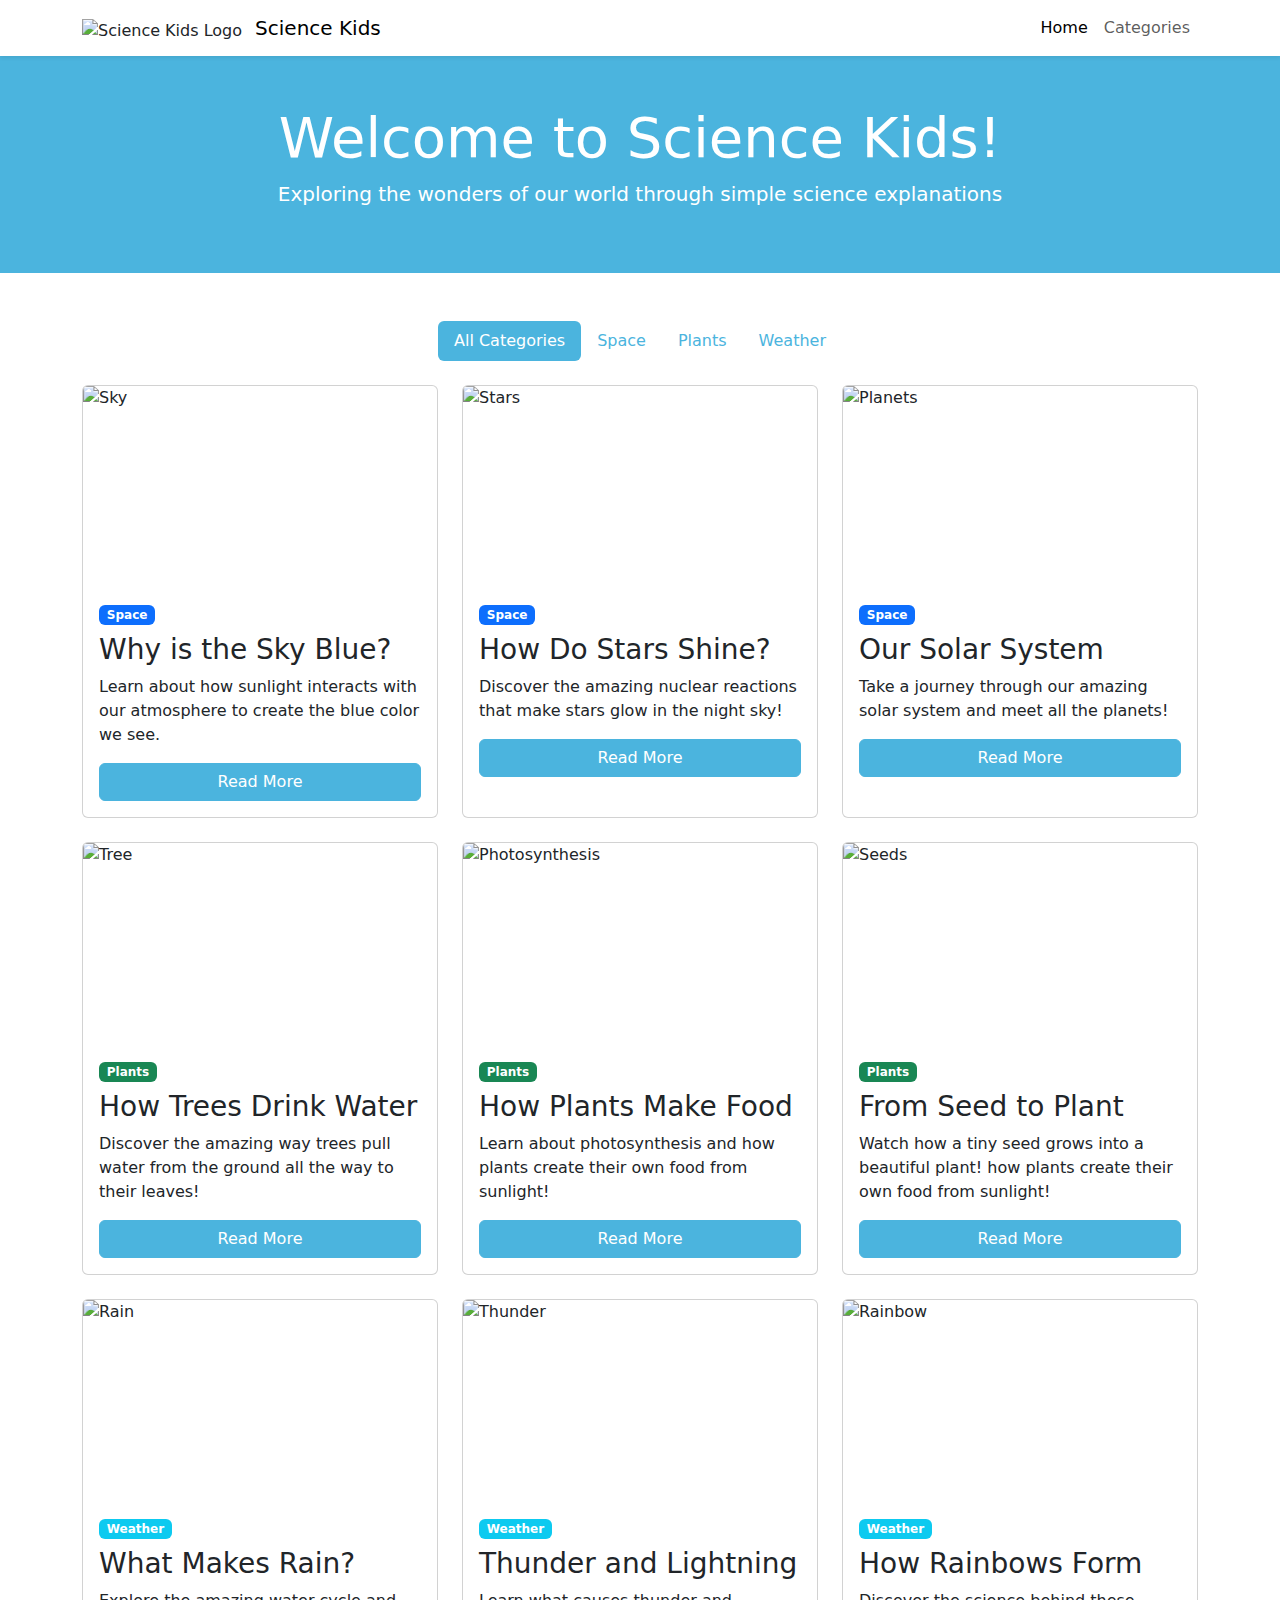
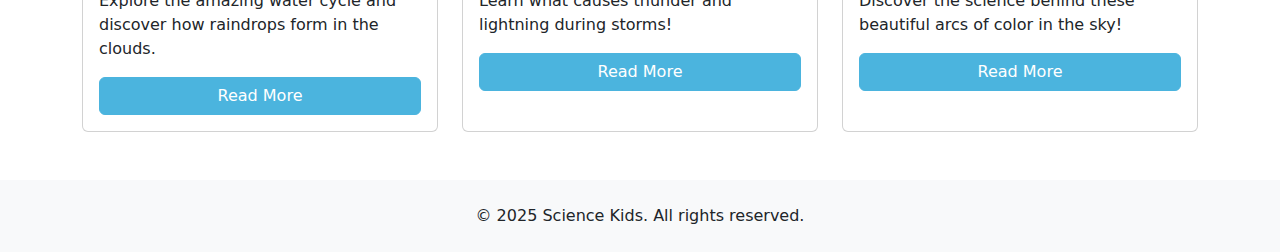
==== index.html @ 18df6a18 "first commit" ====
<!DOCTYPE html>
<html lang="en">
<head>
    <meta charset="UTF-8">
    <meta name="viewport" content="width=device-width, initial-scale=1.0">
    <title>Science Kids - Explore the World of Science</title>
    <!-- Bootstrap CSS -->
    <link href="https://cdn.jsdelivr.net/npm/bootstrap@5.3.0/dist/css/bootstrap.min.css" rel="stylesheet">
    <link rel="stylesheet" href="style.css">
    <link rel="shortcut icon" href="https://cdn-icons-png.flaticon.com/512/2941/2941515.png" type="image/x-icon">
</head>
<body>
    <header>
        <nav class="navbar navbar-expand-lg navbar-light bg-white shadow-sm">
            <div class="container">
                <div class="logo">
                    <img src="https://cdn-icons-png.flaticon.com/512/2941/2941515.png" alt="Science Kids Logo" class="me-2">
                    <span class="navbar-brand">Science Kids</span>
                </div>
                <div class="navbar-nav">
                    <a href="#" class="nav-link active">Home</a>
                    <a href="#" class="nav-link">Categories</a>
                </div>
            </div>
        </nav>
    </header>

    <main>
        <section class="hero text-center py-5 bg-primary text-white">
            <div class="container">
                <h1 class="display-4">Welcome to Science Kids!</h1>
                <p class="lead">Exploring the wonders of our world through simple science explanations</p>
            </div>
        </section>

        <section class="categories container my-5">
            <div class="row mb-4">
                <div class="col-12">
                    <ul class="nav nav-pills justify-content-center" id="categoryTabs">
                        <li class="nav-item">
                            <a class="nav-link active" data-bs-toggle="pill" href="#all">All Categories</a>
                        </li>
                        <li class="nav-item">
                            <a class="nav-link" data-bs-toggle="pill" href="#space">Space</a>
                        </li>
                        <li class="nav-item">
                            <a class="nav-link" data-bs-toggle="pill" href="#plants">Plants</a>
                        </li>
                        <li class="nav-item">
                            <a class="nav-link" data-bs-toggle="pill" href="#weather">Weather</a>
                        </li>
                    </ul>
                </div>
            </div>

            <div class="tab-content">
                <!-- All Categories Tab -->
                <div class="tab-pane fade show active" id="all">
                    <div class="row g-4">
                        <!-- Space Category -->
                        <div class="col-md-4">
                            <div class="card h-100">
                                <img src="https://images.unsplash.com/photo-1534796636912-3b95b3ab5986" class="card-img-top" alt="Sky">                                <div class="card-body">
                                    <span class="badge bg-primary mb-2">Space</span>
                                    <h3 class="card-title">Why is the Sky Blue?</h3>
                                    <p class="card-text">Learn about how sunlight interacts with our atmosphere to create the blue color we see.</p>
                                    <a href="blog-pages/sky.html" class="btn btn-primary w-100">Read More</a>
                                </div>
                            </div>
                        </div>

                        <div class="col-md-4">
                            <div class="card h-100">
                                <img src="https://images.unsplash.com/photo-1519681393784-d120267933ba" class="card-img-top" alt="Stars">                                <div class="card-body">
                                    <span class="badge bg-primary mb-2">Space</span>
                                    <h3 class="card-title">How Do Stars Shine?</h3>
                                    <p class="card-text">Discover the amazing nuclear reactions that make stars glow in the night sky!</p>
                                    <a href="blog-pages/stars.html" class="btn btn-primary w-100">Read More</a>
                                </div>
                            </div>
                        </div>

                        <div class="col-md-4">
                            <div class="card h-100">
                                <img src="https://images.unsplash.com/photo-1614732414444-096e5f1122d5" class="card-img-top" alt="Planets">                                <div class="card-body">
                                    <span class="badge bg-primary mb-2">Space</span>
                                    <h3 class="card-title">Our Solar System</h3>
                                    <p class="card-text">Take a journey through our amazing solar system and meet all the planets!</p>
                                    <a href="blog-pages/solar-system.html" class="btn btn-primary w-100">Read More</a>
                                </div>
                            </div>
                        </div>

                        <!-- Plants Category -->
                        <div class="col-md-4">
                            <div class="card h-100">
                                <img src="https://images.unsplash.com/photo-1542273917363-3b1817f69a2d" class="card-img-top" alt="Tree">                                <div class="card-body">
                                    <span class="badge bg-success mb-2">Plants</span>
                                    <h3 class="card-title">How Trees Drink Water</h3>
                                    <p class="card-text">Discover the amazing way trees pull water from the ground all the way to their leaves!</p>
                                    <a href="blog-pages/trees.html" class="btn btn-primary w-100">Read More</a>
                                </div>
                            </div>
                        </div>

                        <div class="col-md-4">
                            <div class="card h-100">
                                <img src="https://encrypted-tbn0.gstatic.com/images?q=tbn:ANd9GcRkzcoDNAoqqdflyFEBBo-GrI8a4z23t4IIAQ&s" class="card-img-top" alt="Photosynthesis">                                <div class="card-body">
                                    <span class="badge bg-success mb-2">Plants</span>
                                    <h3 class="card-title">How Plants Make Food</h3>
                                    <p class="card-text">Learn about photosynthesis and how plants create their own food from sunlight!</p>
                                    <a href="blog-pages/photosynthesis.html" class="btn btn-primary w-100">Read More</a>
                                </div>
                            </div>
                        </div>

                        <div class="col-md-4">
                            <div class="card h-100">
                                <img src="https://images.unsplash.com/photo-1523348837708-15d4a09cfac2" class="card-img-top" alt="Seeds">                                <div class="card-body">
                                    <span class="badge bg-success mb-2">Plants</span>
                                    <h3 class="card-title">From Seed to Plant</h3>
                                    <p class="card-text">Watch how a tiny seed grows into a beautiful plant! how plants create their own food from sunlight!</p>
                                    <a href="blog-pages/seeds.html" class="btn btn-primary w-100">Read More</a>
                                </div>
                            </div>
                        </div>

                        <!-- Weather Category -->
                        <div class="col-md-4">
                            <div class="card h-100">
                                <img src="https://images.unsplash.com/photo-1534274988757-a28bf1a57c17" class="card-img-top" alt="Rain">                                <div class="card-body">
                                    <span class="badge bg-info mb-2">Weather</span>
                                    <h3 class="card-title">What Makes Rain?</h3>
                                    <p class="card-text">Explore the amazing water cycle and discover how raindrops form in the clouds.</p>
                                    <a href="blog-pages/rain.html" class="btn btn-primary w-100">Read More</a>
                                </div>
                            </div>
                        </div>

                        <div class="col-md-4">
                            <div class="card h-100">
                                <img src="https://images.unsplash.com/photo-1605727216801-e27ce1d0cc28" class="card-img-top" alt="Thunder">                                <div class="card-body">
                                    <span class="badge bg-info mb-2">Weather</span>
                                    <h3 class="card-title">Thunder and Lightning</h3>
                                    <p class="card-text">Learn what causes thunder and lightning during storms!</p>
                                    <a href="blog-pages/thunder.html" class="btn btn-primary w-100">Read More</a>
                                </div>
                            </div>
                        </div>

                        <div class="col-md-4">
                            <div class="card h-100">
                                <img src="https://images.unsplash.com/photo-1573155993874-d5d48af862ba" class="card-img-top" alt="Rainbow">                                <div class="card-body">
                                    <span class="badge bg-info mb-2">Weather</span>
                                    <h3 class="card-title">How Rainbows Form</h3>
                                    <p class="card-text">Discover the science behind these beautiful arcs of color in the sky!</p>
                                    <a href="blog-pages/rainbow.html" class="btn btn-primary w-100">Read More</a>
                                </div>
                            </div>
                        </div>
                    </div>
                </div>

                <!-- Space Tab -->
                <div class="tab-pane fade" id="space">
                    <div class="row g-4">
                        <div class="col-md-4">
                            <div class="card h-100">
                                <img src="https://images.unsplash.com/photo-1534796636912-3b95b3ab5986" class="card-img-top" alt="Sky">
                                <div class="card-body">
                                    <span class="badge bg-primary mb-2">Space</span>
                                    <h3 class="card-title">Why is the Sky Blue?</h3>
                                    <p class="card-text">Learn about how sunlight interacts with our atmosphere to create the blue color we see.</p>
                                    <a href="blog-pages/sky.html" class="btn btn-primary w-100">Read More</a>
                                </div>
                            </div>
                        </div>

                        <div class="col-md-4">
                            <div class="card h-100">
                                <img src="https://images.unsplash.com/photo-1519681393784-d120267933ba" class="card-img-top" alt="Stars">
                                <div class="card-body">
                                    <span class="badge bg-primary mb-2">Space</span>
                                    <h3 class="card-title">How Do Stars Shine?</h3>
                                    <p class="card-text">Discover the amazing nuclear reactions that make stars glow in the night sky!</p>
                                    <a href="blog-pages/stars.html" class="btn btn-primary w-100">Read More</a>
                                </div>
                            </div>
                        </div>

                        <div class="col-md-4">
                            <div class="card h-100">
                                <img src="https://images.unsplash.com/photo-1614732414444-096e5f1122d5" class="card-img-top" alt="Planets">
                                <div class="card-body">
                                    <span class="badge bg-primary mb-2">Space</span>
                                    <h3 class="card-title">Our Solar System</h3>
                                    <p class="card-text">Take a journey through our amazing solar system and meet all the planets!</p>
                                    <a href="blog-pages/solar-system.html" class="btn btn-primary w-100">Read More</a>
                                </div>
                            </div>
                        </div>
                    </div>
                </div>

                <!-- Plants Tab -->
                <div class="tab-pane fade" id="plants">
                    <div class="row g-4">
                        <div class="col-md-4">
                            <div class="card h-100">
                                <img src="https://images.unsplash.com/photo-1542273917363-3b1817f69a2d" class="card-img-top" alt="Tree">                                <div class="card-body">
                                    <span class="badge bg-success mb-2">Plants</span>
                                    <h3 class="card-title">How Trees Drink Water</h3>
                                    <p class="card-text">Discover the amazing way trees pull water from the ground all the way to their leaves!</p>
                                    <a href="blog-pages/trees.html" class="btn btn-primary w-100">Read More</a>
                                </div>
                            </div>
                        </div>

                        <div class="col-md-4">
                            <div class="card h-100">
<!-- Replace the non-working image URL with this one -->
                                <img src="https://encrypted-tbn0.gstatic.com/images?q=tbn:ANd9GcRkzcoDNAoqqdflyFEBBo-GrI8a4z23t4IIAQ&s" class="card-img-top" alt="Photosynthesis">                                <div class="card-body">
                                    <span class="badge bg-success mb-2">Plants</span>
                                    <h3 class="card-title">How Plants Make Food</h3>
                                    <p class="card-text">Learn about photosynthesis and how plants create their own food from sunlight!</p>
                                    <a href="blog-pages/photosynthesis.html" class="btn btn-primary w-100">Read More</a>
                                </div>
                            </div>
                        </div>

                        <div class="col-md-4">
                            <div class="card h-100">
                                <img src="https://images.unsplash.com/photo-1523348837708-15d4a09cfac2" class="card-img-top" alt="Seeds">
                                <div class="card-body">
                                    <span class="badge bg-success mb-2">Plants</span>
                                    <h3 class="card-title">From Seed to Plant</h3>
                                    <p class="card-text">Watch how a tiny seed grows into a beautiful plant! how plants create their own food from sunlight!</p>
                                    <a href="blog-pages/seeds.html" class="btn btn-primary w-100">Read More</a>
                                </div>
                            </div>
                        </div>
                    </div>
                </div>

                <!-- Weather Tab -->
                <div class="tab-pane fade" id="weather">
                    <div class="row g-4">
                        <div class="col-md-4">
                            <div class="card h-100">
                                <img src="https://images.unsplash.com/photo-1534274988757-a28bf1a57c17" class="card-img-top" alt="Rain">                                <div class="card-body">
                                    <span class="badge bg-info mb-2">Weather</span>
                                    <h3 class="card-title">What Makes Rain?</h3>
                                    <p class="card-text">Explore the amazing water cycle and discover how raindrops form in the clouds.</p>
                                    <a href="blog-pages/rain.html" class="btn btn-primary w-100">Read More</a>
                                </div>
                            </div>
                        </div>

                        <div class="col-md-4">
                            <div class="card h-100">
                                <img src="https://images.unsplash.com/photo-1605727216801-e27ce1d0cc28" class="card-img-top" alt="Thunder">                                <div class="card-body">
                                    <span class="badge bg-info mb-2">Weather</span>
                                    <h3 class="card-title">Thunder and Lightning</h3>
                                    <p class="card-text">Learn what causes thunder and lightning during storms!</p>
                                    <a href="blog-pages/thunder.html" class="btn btn-primary w-100">Read More</a>
                                </div>
                            </div>
                        </div>

                        <div class="col-md-4">
                            <div class="card h-100">
                                <img src="https://images.unsplash.com/photo-1573155993874-d5d48af862ba" class="card-img-top" alt="Rainbow">                                <div class="card-body">
                                    <span class="badge bg-info mb-2">Weather</span>
                                    <h3 class="card-title">How Rainbows Form</h3>
                                    <p class="card-text">Discover the science behind these beautiful arcs of color in the sky!</p>
                                    <a href="blog-pages/rainbow.html" class="btn btn-primary w-100">Read More</a>
                                </div>
                            </div>
                        </div>
                    </div>
                </div>
            </div>
        </section>
    </main>

    <footer class="bg-light py-4 mt-5">
        <div class="container text-center">
            <p class="mb-0">&copy; 2025 Science Kids. All rights reserved.</p>
        </div>
    </footer>

    <!-- Bootstrap JS -->
    <script src="https://cdn.jsdelivr.net/npm/bootstrap@5.3.0/dist/js/bootstrap.bundle.min.js"></script>
</body>
</html>
---- style.css ----
:root {
    --primary-color: #4BB4DE;
    --secondary-color: #2A9D8F;
}

.logo img {
    width: 40px;
    height: 40px;
}

.hero {
    background-color: var(--primary-color) !important;
}

.card {
    transition: transform 0.3s ease;
}

.card:hover {
    transform: translateY(-5px);
}

.card-img-top {
    height: 200px;
    object-fit: cover;
}

.nav-pills .nav-link.active {
    background-color: var(--primary-color);
}

.nav-pills .nav-link {
    color: var(--primary-color);
}

.btn-primary {
    background-color: var(--primary-color);
    border-color: var(--primary-color);
}

.btn-primary:hover {
    background-color: var(--secondary-color);
    border-color: var(--secondary-color);
}
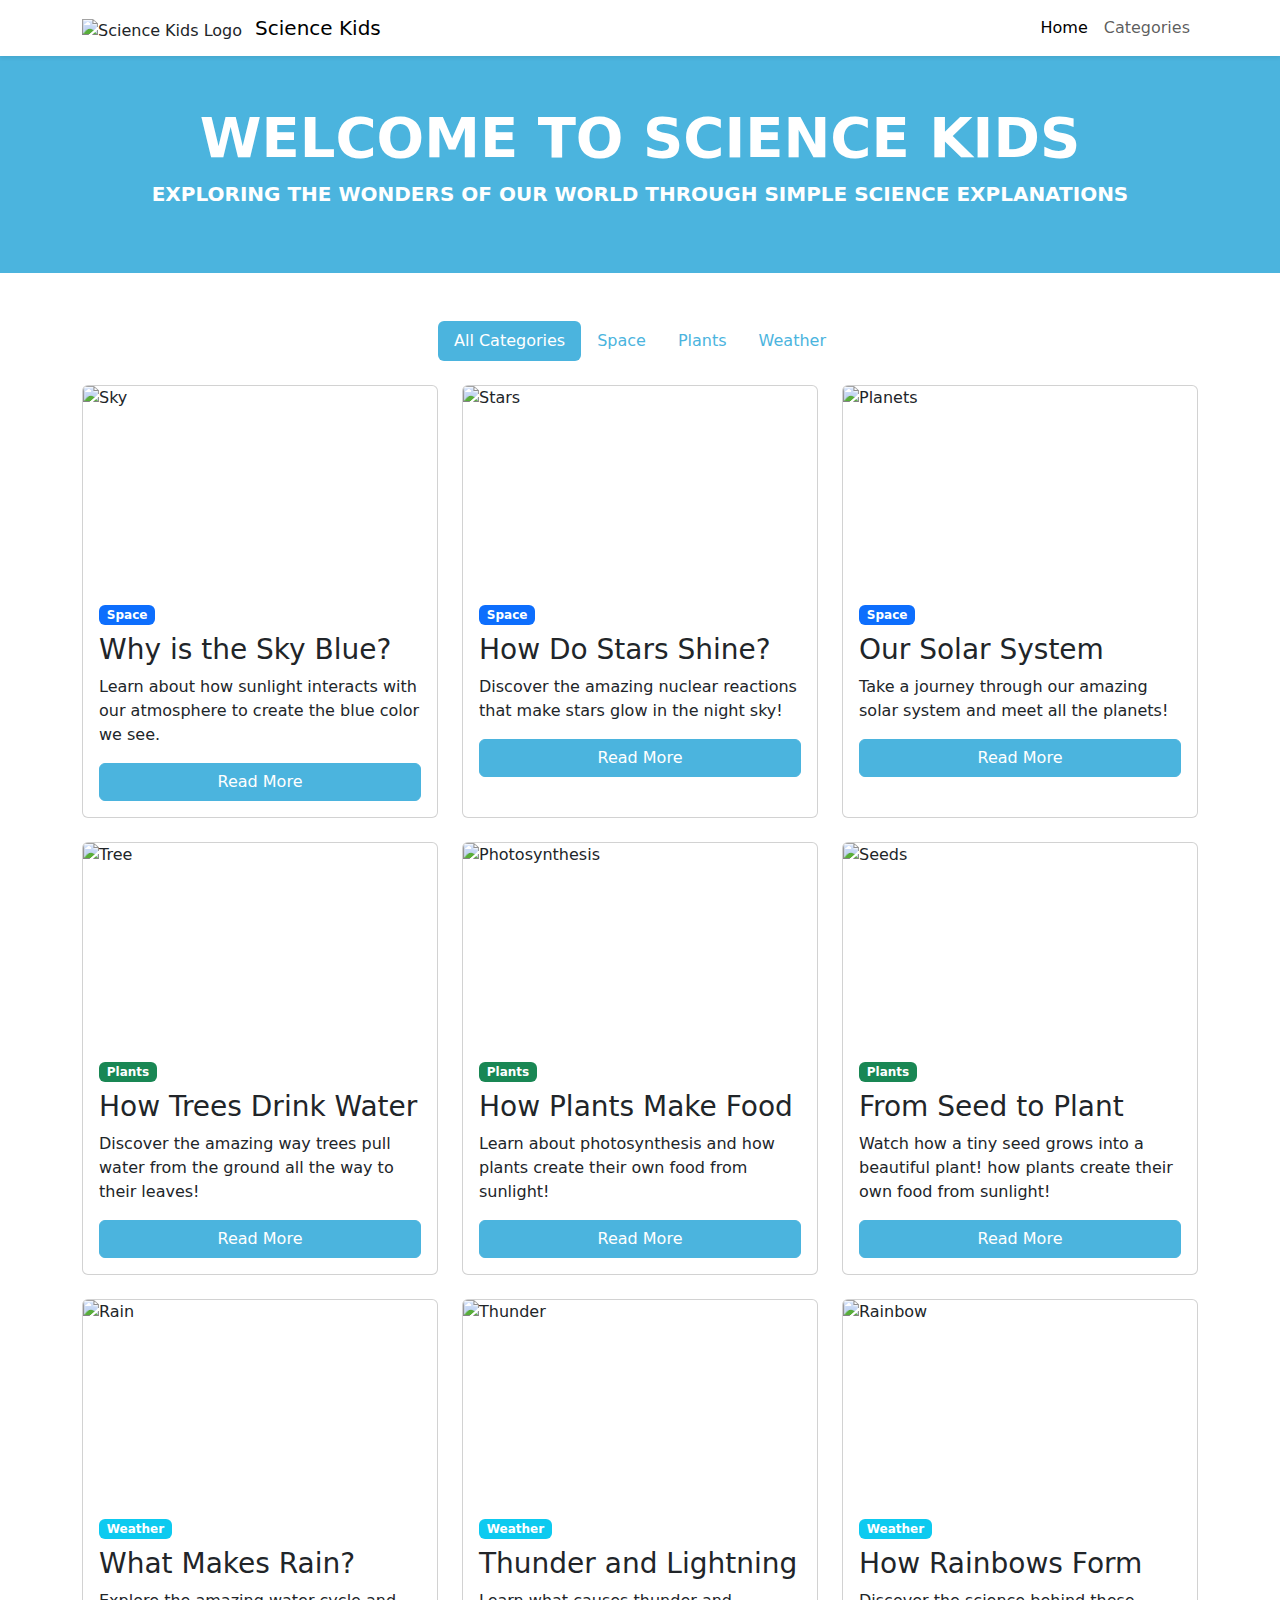
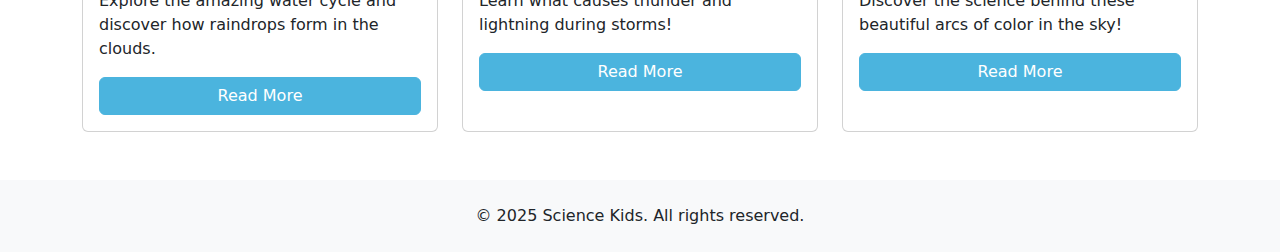
==== commit 492aa653: "update text hero" ====
--- a/index.html
+++ b/index.html
@@ -28,8 +28,8 @@
     <main>
         <section class="hero text-center py-5 bg-primary text-white">
             <div class="container">
-                <h1 class="display-4">Welcome to Science Kids!</h1>
-                <p class="lead">Exploring the wonders of our world through simple science explanations</p>
+                <h1 class="display-4 text-uppercase fw-bolder">Welcome to Science Kids</h1>
+                <p class="lead text-uppercase fw-bolder">Exploring the wonders of our world through simple science explanations</p>
             </div>
         </section>
 
